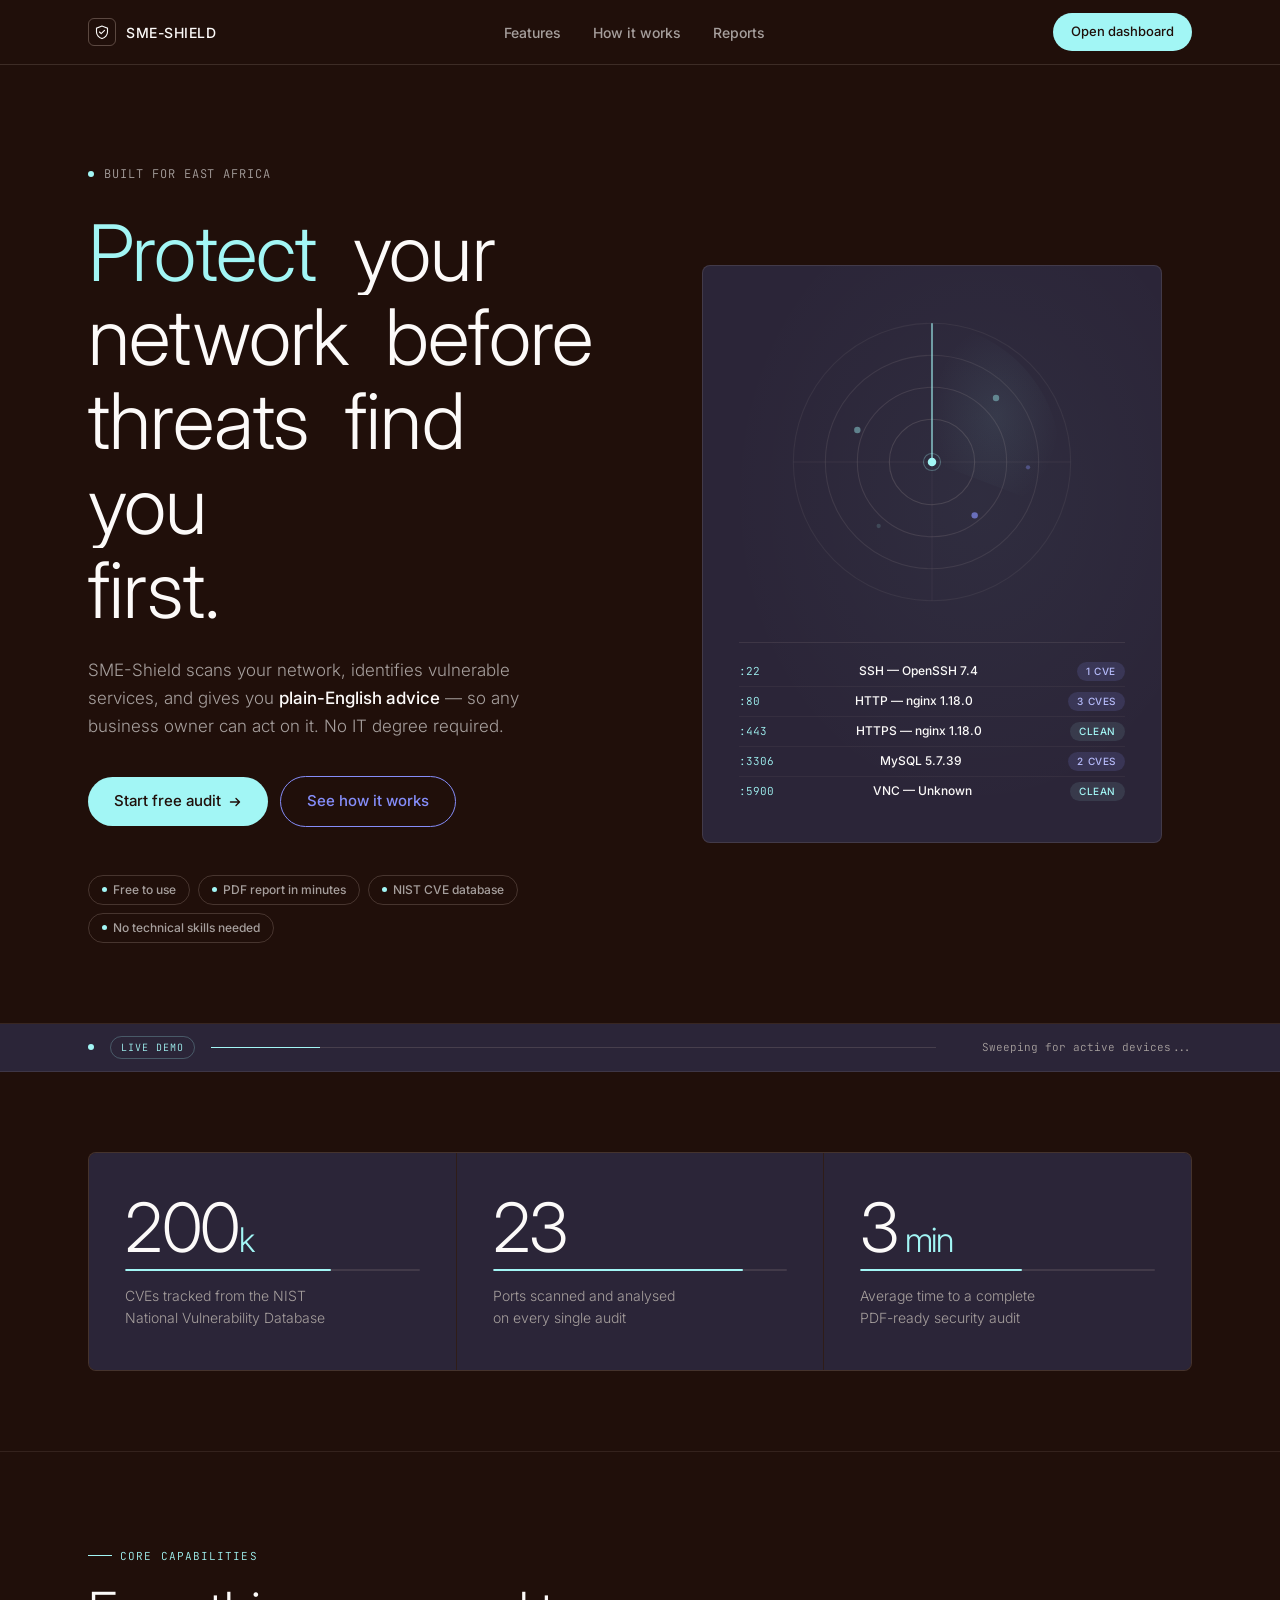
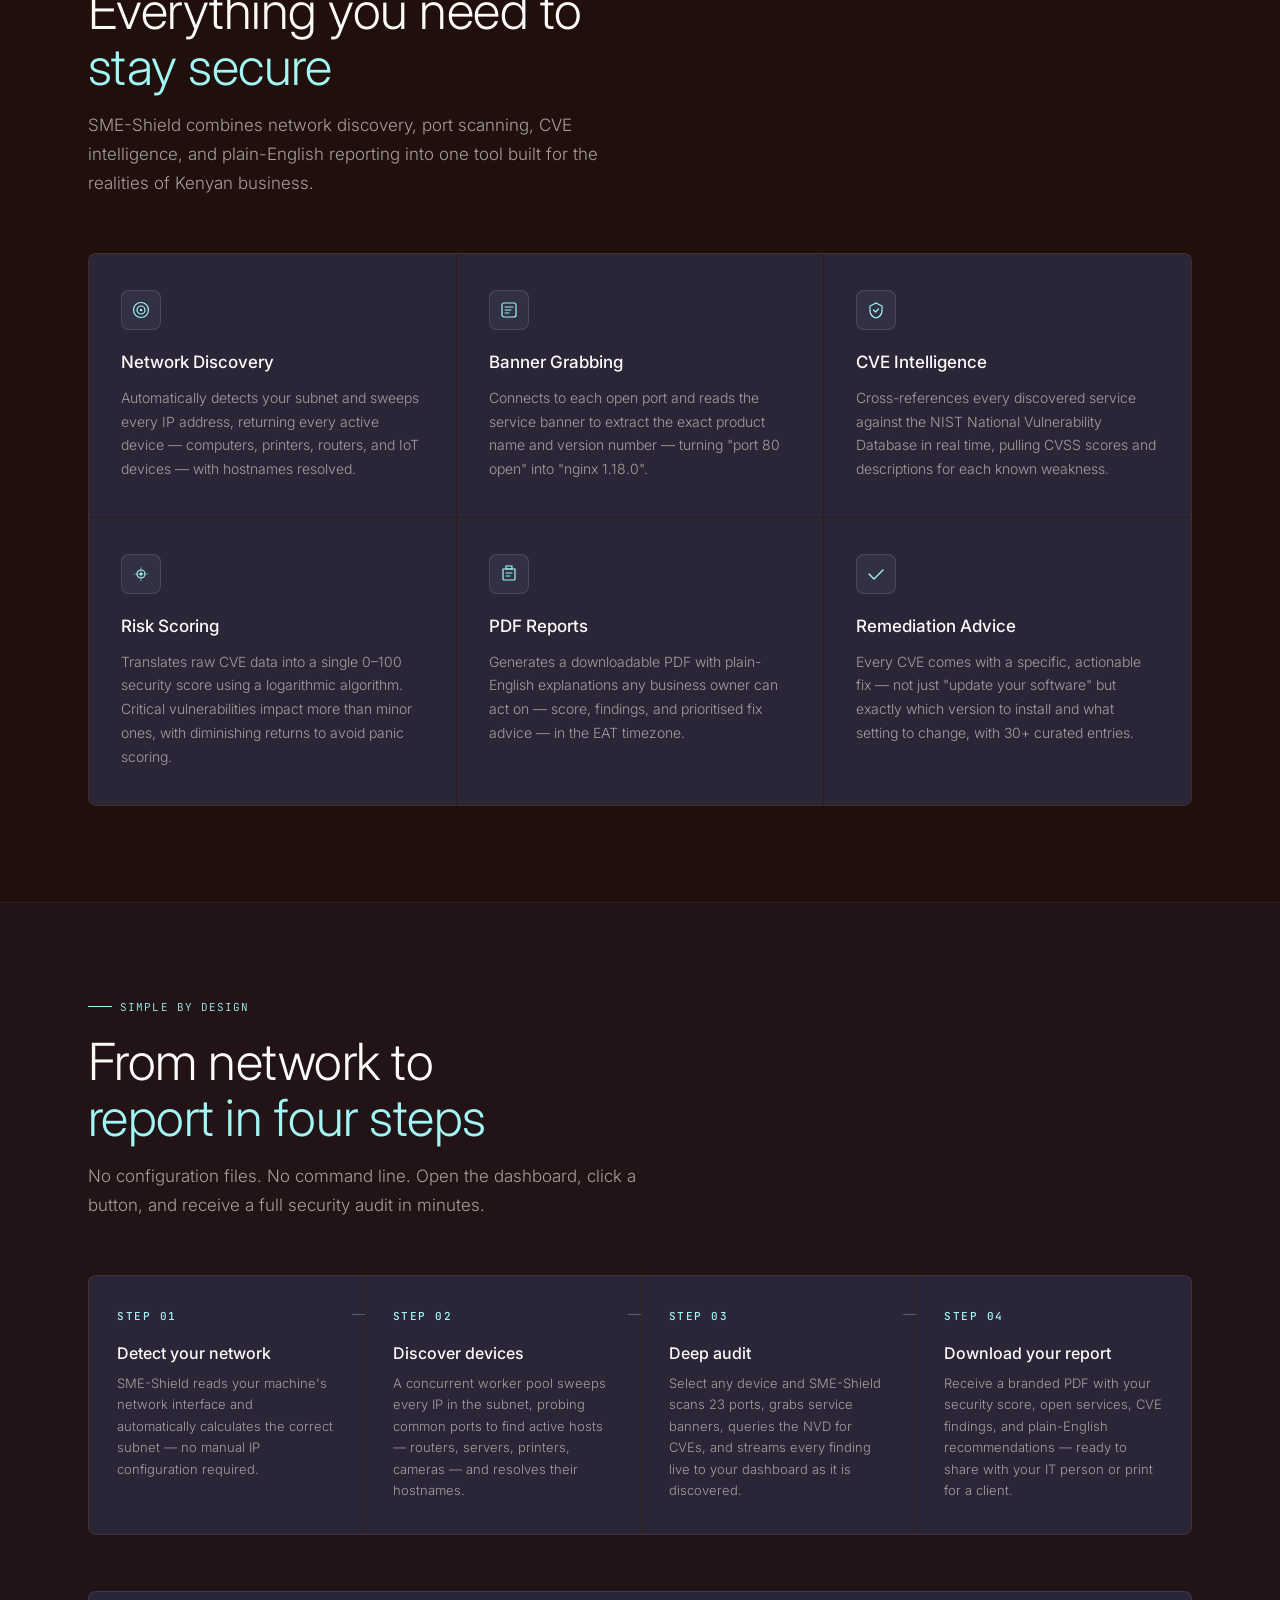
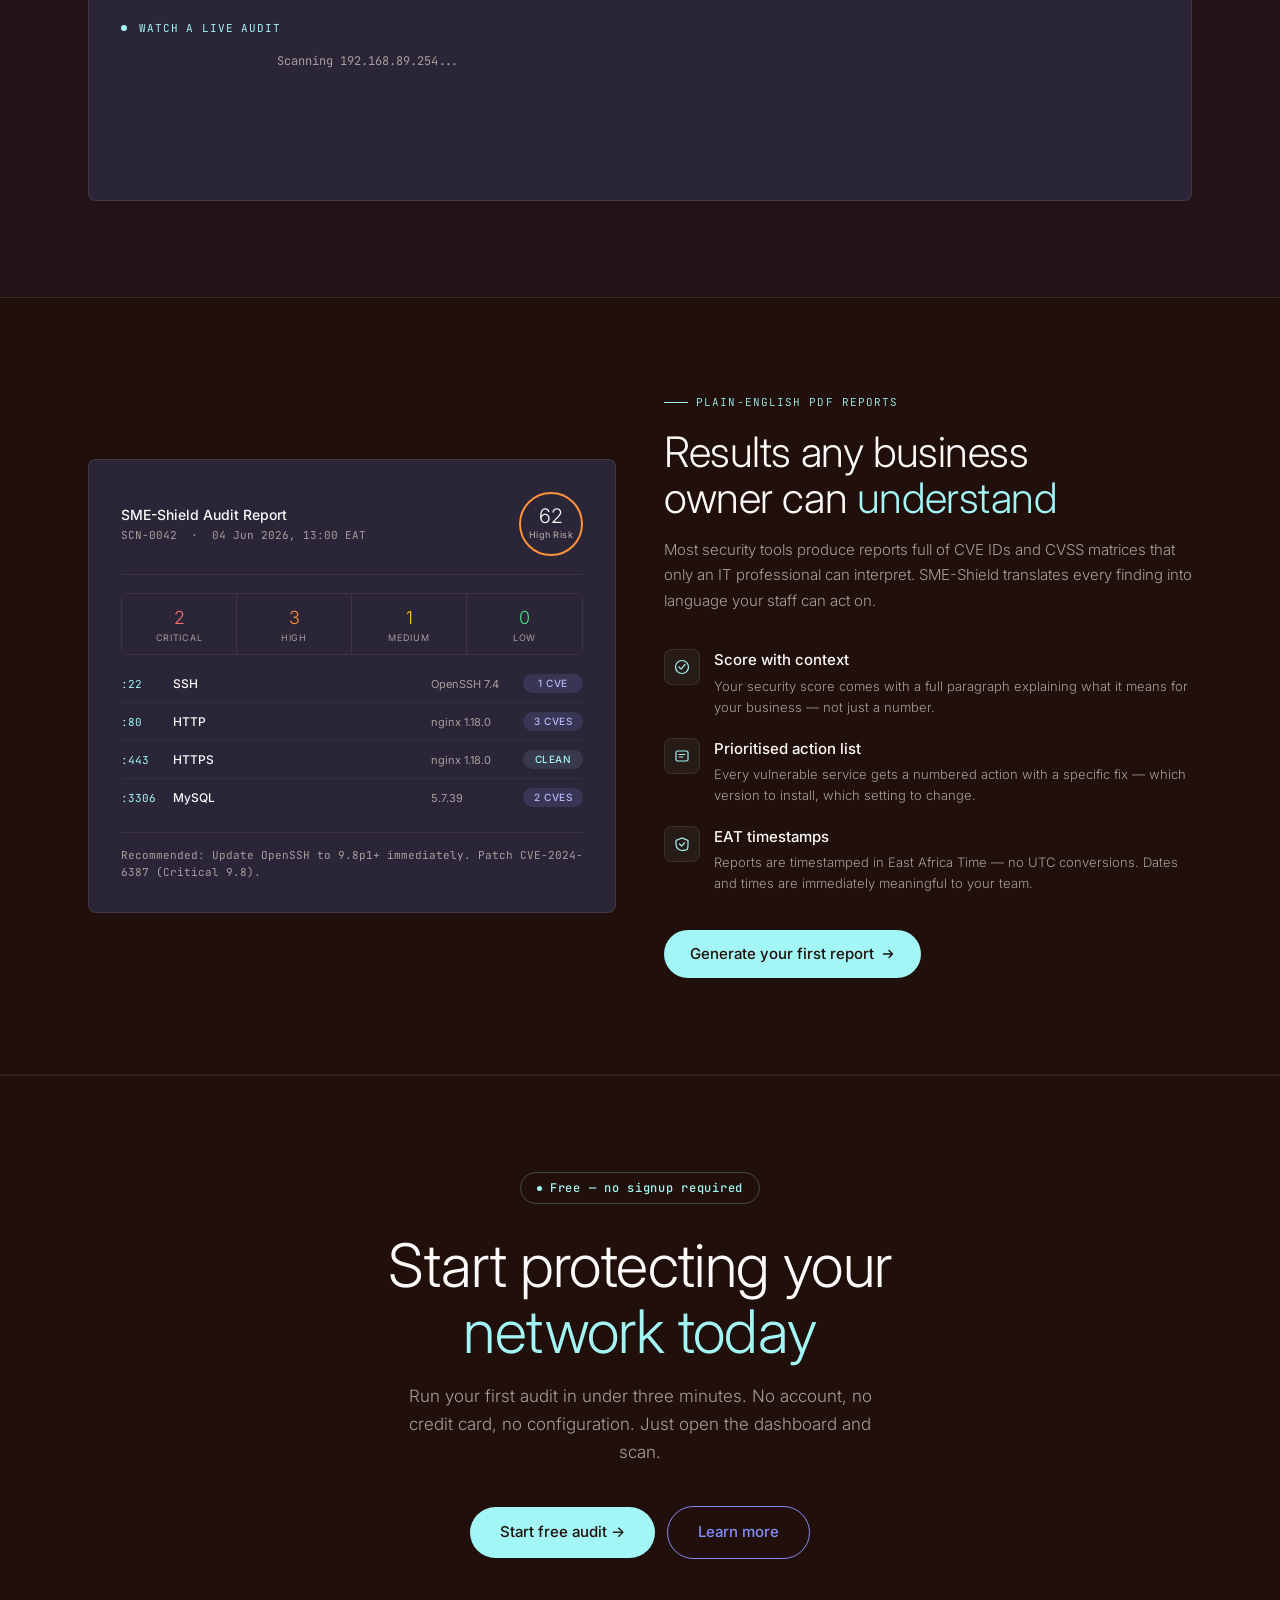
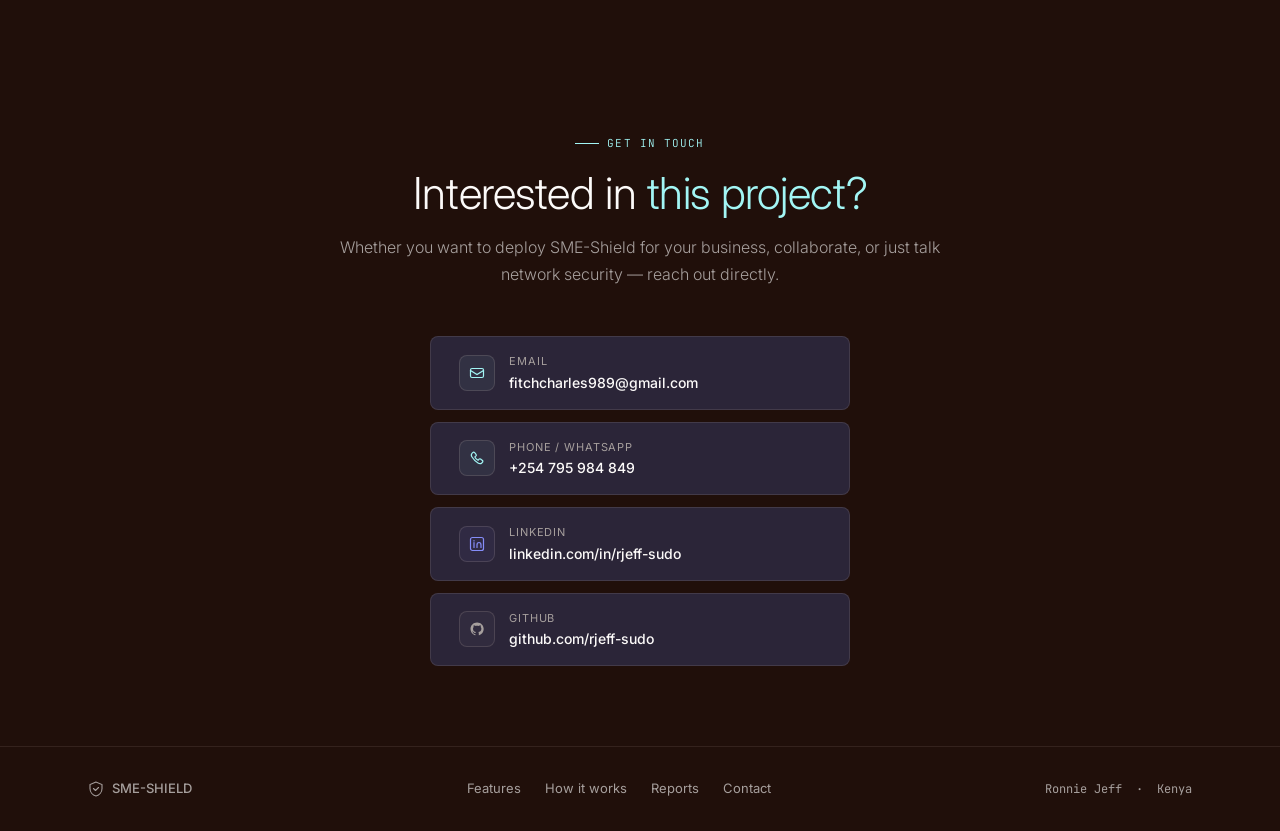
==== landing-site/index.html @ a2cfafe3 "feat: add static landing site for Render deployment" ====
<!DOCTYPE html>
<html lang="en">
<head>
<meta charset="UTF-8"/>
<meta name="viewport" content="width=device-width,initial-scale=1.0"/>
<title>SME-Shield — Network Security for Kenyan Businesses</title>
<link rel="preconnect" href="https://fonts.googleapis.com"/>
<link rel="preconnect" href="https://fonts.gstatic.com" crossorigin/>
<link href="https://fonts.googleapis.com/css2?family=Inter:wght@300;500&family=JetBrains+Mono:wght@300&display=swap" rel="stylesheet"/>
<style>
*,*::before,*::after{box-sizing:border-box;margin:0;padding:0}
:root{
  --cocoa:    #200f0a;
  --plum:     #2b2538;
  --auberg:   #4d3f3b;
  --cream:    #fcfaf9;
  --sand:     #e3ccc0;
  --stone:    #a69f9d;
  --mint:     #a2f6f5;
  --iris:     #858df9;
  --lavender: #b6bbfb;
  --red:      #f87171;
  --font:     'Inter',ui-sans-serif,system-ui,sans-serif;
  --mono:     'JetBrains Mono',ui-monospace,monospace;
  --ease:     cubic-bezier(0.16,1,0.3,1);
}
html{scroll-behavior:smooth}
body{
  background:var(--cocoa);color:var(--cream);
  font-family:var(--font);font-size:16px;
  line-height:1.5;min-height:100vh;overflow-x:hidden;
}
.sr-only{position:absolute;width:1px;height:1px;overflow:hidden;clip:rect(0,0,0,0);white-space:nowrap}
:focus-visible{outline:2px solid var(--mint);outline-offset:3px;border-radius:4px}
.wrap{max-width:1200px;margin:0 auto;padding:0 48px}
@media(max-width:600px){.wrap{padding:0 24px}}

/* ── Shared animations ──────────────────────────────────────────── */
@keyframes fadeDown{from{opacity:0;transform:translateY(-10px)}to{opacity:1;transform:translateY(0)}}
@keyframes fadeUp  {from{opacity:0;transform:translateY(16px)} to{opacity:1;transform:translateY(0)}}
@keyframes wordClip{to{opacity:1;transform:translateY(0)}}
@keyframes mintGlow{
  0%,100%{box-shadow:0 0 8px rgba(162,246,245,0.5)}
  50%    {box-shadow:0 0 18px rgba(162,246,245,0.85)}
}
@keyframes radarSpin{from{transform:rotate(0deg)}to{transform:rotate(360deg)}}
@keyframes wsPulse{0%,100%{opacity:1}50%{opacity:0.3}}

/* ── Scroll reveal ──────────────────────────────────────────────── */
.reveal{
  opacity:0;transform:translateY(28px);
  transition:opacity 0.7s var(--ease),transform 0.7s var(--ease);
}
.reveal.in{opacity:1;transform:translateY(0)}
.rd1{transition-delay:0.05s}.rd2{transition-delay:0.13s}
.rd3{transition-delay:0.21s}.rd4{transition-delay:0.29s}

/* ── Nav ────────────────────────────────────────────────────────── */
nav{
  position:sticky;top:0;z-index:100;
  background:var(--cocoa);
  border-bottom:1px solid rgba(227,204,192,0.15);
  opacity:0;animation:fadeDown 0.7s var(--ease) 0.05s forwards;
}
.nav-inner{display:flex;align-items:center;justify-content:space-between;height:64px}
.nav-logo{display:flex;align-items:center;gap:10px;text-decoration:none;color:var(--cream)}
.nav-mark{
  width:28px;height:28px;border-radius:6px;
  border:1px solid rgba(227,204,192,0.3);
  display:flex;align-items:center;justify-content:center;
  transition:border-color 0.2s,background 0.2s;
}
.nav-logo:hover .nav-mark{border-color:var(--mint);background:rgba(162,246,245,0.08)}
.nav-name{font-size:14px;font-weight:500;letter-spacing:0.04em}
.nav-links{display:flex;gap:32px}
.nav-links a{
  font-size:14px;font-weight:500;color:var(--stone);
  text-decoration:none;transition:color 0.2s;
}
.nav-links a:hover{color:var(--cream)}
@media(max-width:680px){.nav-links{display:none}}
.nav-ctas{display:flex;align-items:center;gap:10px}

/* ── Buttons ────────────────────────────────────────────────────── */
.btn-mint{
  font-family:var(--font);font-size:14px;font-weight:500;
  color:var(--cocoa);background:var(--mint);
  border:none;border-radius:9999px;
  padding:11px 22px;cursor:pointer;
  text-decoration:none;display:inline-flex;align-items:center;gap:7px;
  transition:opacity 0.15s,transform 0.1s;
}
.btn-mint:hover{opacity:0.88;transform:translateY(-1px)}
.btn-mint:active{transform:translateY(0)}
.btn-iris{
  font-family:var(--font);font-size:14px;font-weight:500;
  color:var(--iris);background:transparent;
  border:1px solid var(--iris);border-radius:9999px;
  padding:11px 22px;cursor:pointer;
  text-decoration:none;display:inline-flex;align-items:center;gap:7px;
  transition:background 0.15s,transform 0.1s;
}
.btn-iris:hover{background:rgba(133,141,249,0.08);transform:translateY(-1px)}

/* ── Hero ────────────────────────────────────────────────────────── */
.hero{padding:100px 0 80px;border-bottom:1px solid rgba(227,204,192,0.12)}
.hero-grid{display:grid;grid-template-columns:1fr 1fr;gap:64px;align-items:center}
@media(max-width:800px){.hero-grid{grid-template-columns:1fr;gap:48px}.hero-right{display:none}}

.hero-overline{
  font-family:var(--mono);font-size:12px;font-weight:300;
  letter-spacing:0.08em;text-transform:uppercase;
  color:var(--stone);margin-bottom:28px;
  display:flex;align-items:center;gap:10px;
  opacity:0;animation:fadeUp 0.7s var(--ease) 0.4s forwards;
}
.overline-dot{
  width:6px;height:6px;border-radius:50%;background:var(--mint);
  animation:mintGlow 2.5s ease-in-out infinite;
}
.hero-headline{
  font-size:clamp(48px,6.5vw,78px);font-weight:300;
  line-height:1.08;letter-spacing:-0.01em;margin-bottom:24px;
}
.hero-headline .line{display:block;overflow:hidden}
.hero-headline .word{
  display:inline-block;opacity:0;transform:translateY(105%);
  animation:wordClip 0.8s var(--ease) forwards;
}
.hero-headline .mint{color:var(--mint)}
.w1{animation-delay:0.55s}.w2{animation-delay:0.67s}
.w3{animation-delay:0.79s}.w4{animation-delay:0.91s}
.w5{animation-delay:1.03s}.w6{animation-delay:1.15s}
.w7{animation-delay:1.27s}.w8{animation-delay:1.39s}

.hero-sub{
  font-size:17px;font-weight:300;color:var(--stone);
  line-height:1.65;max-width:460px;margin-bottom:36px;
  opacity:0;animation:fadeUp 0.7s var(--ease) 1.55s forwards;
}
.hero-sub strong{color:var(--cream);font-weight:500}
.hero-ctas{
  display:flex;align-items:center;gap:12px;flex-wrap:wrap;
  margin-bottom:48px;
  opacity:0;animation:fadeUp 0.7s var(--ease) 1.72s forwards;
}
.hero-trust{
  display:flex;align-items:center;gap:8px;flex-wrap:wrap;
  opacity:0;animation:fadeUp 0.7s var(--ease) 1.88s forwards;
}
.trust-pill{
  display:inline-flex;align-items:center;gap:6px;
  border:1px solid rgba(227,204,192,0.2);border-radius:9999px;
  padding:5px 13px;font-size:12px;font-weight:500;color:var(--stone);
}
.trust-pill-dot{width:5px;height:5px;border-radius:50%;background:var(--mint);flex-shrink:0}

/* ── Radar card ─────────────────────────────────────────────────── */
.hero-right{
  display:flex;align-items:center;justify-content:center;
  opacity:0;animation:fadeUp 0.9s var(--ease) 0.7s forwards;
}
.radar-card{
  background:var(--plum);border:1px solid rgba(227,204,192,0.12);
  border-radius:8px;padding:36px;width:100%;max-width:460px;
  position:relative;overflow:hidden;
}
.radar-card::before{
  content:'';position:absolute;inset:0;
  background:radial-gradient(ellipse at 60% 40%,rgba(162,246,245,0.04) 0%,transparent 65%);
  pointer-events:none;
}
.radar-svg{display:block;width:100%;max-width:320px;margin:0 auto}
.radar-sweep{transform-origin:50% 50%;animation:radarSpin 4s linear infinite}
.radar-feed{margin-top:20px;border-top:1px solid rgba(227,204,192,0.1);padding-top:14px}
.radar-row{
  display:flex;align-items:center;justify-content:space-between;
  padding:5px 0;font-size:12px;
  border-bottom:1px solid rgba(227,204,192,0.05);
}
.radar-row:last-child{border-bottom:none}
.rport{font-family:var(--mono);color:var(--mint);font-size:11px;font-weight:300}
.rsvc {color:var(--cream);font-weight:500;font-size:12px}
.rbadge{
  font-size:10px;font-weight:500;letter-spacing:0.06em;
  text-transform:uppercase;padding:2px 9px;border-radius:9999px;
}
.rbadge.vuln{background:rgba(133,141,249,0.15);color:var(--lavender)}
.rbadge.clean{background:rgba(162,246,245,0.1);color:var(--mint)}

/* ── Scan ticker ─────────────────────────────────────────────────── */
.ticker{
  background:var(--plum);border-bottom:1px solid rgba(227,204,192,0.1);
  padding:12px 0;
  opacity:0;animation:fadeUp 0.5s var(--ease) 2.1s forwards;
}
.ticker-inner{display:flex;align-items:center;gap:16px}
.ticker-label{
  font-family:var(--mono);font-size:10px;font-weight:300;
  letter-spacing:0.1em;text-transform:uppercase;color:var(--mint);
  border:1px solid rgba(162,246,245,0.25);border-radius:9999px;
  padding:3px 10px;white-space:nowrap;flex-shrink:0;
}
.ticker-track{flex:1;height:1px;background:rgba(227,204,192,0.15)}
.ticker-fill{height:100%;background:var(--mint);width:0;transition:width 0.4s ease}
.ticker-msg{
  font-family:var(--mono);font-size:11px;font-weight:300;
  color:var(--stone);white-space:nowrap;min-width:240px;text-align:right;
}
.ticker-dot{
  width:6px;height:6px;border-radius:50%;background:var(--mint);
  flex-shrink:0;animation:mintGlow 2s ease-in-out infinite;
}

/* ── Stats band ──────────────────────────────────────────────────── */
.stats-band{padding:80px 0;border-bottom:1px solid rgba(227,204,192,0.1)}
.stats-grid{
  display:grid;grid-template-columns:repeat(3,1fr);
  border:1px solid rgba(227,204,192,0.12);border-radius:8px;overflow:hidden;
  gap:1px;background:rgba(227,204,192,0.08);
}
@media(max-width:600px){.stats-grid{grid-template-columns:1fr}}
.stat-card{background:var(--plum);padding:40px 36px}
.stat-num{
  font-size:68px;font-weight:300;line-height:1;
  letter-spacing:-0.02em;color:var(--cream);
  display:block;margin-bottom:8px;
}
.stat-unit{font-size:34px;color:var(--mint)}
.stat-bar-track{height:2px;background:rgba(227,204,192,0.12);border-radius:99px;margin-bottom:14px;overflow:hidden}
.stat-bar-fill{height:100%;background:var(--mint);width:0;border-radius:99px;transition:width 1.4s var(--ease)}
.stat-label{font-size:14px;font-weight:300;color:var(--stone);line-height:1.6}

/* ── Section scaffold ────────────────────────────────────────────── */
.section{padding:96px 0;border-bottom:1px solid rgba(227,204,192,0.1)}
.section:last-of-type{border-bottom:none}
.section-overline{
  font-family:var(--mono);font-size:11px;font-weight:300;
  letter-spacing:0.1em;text-transform:uppercase;color:var(--mint);
  margin-bottom:18px;display:flex;align-items:center;gap:8px;
}
.section-overline::before{
  content:'';width:24px;height:1px;background:var(--mint);flex-shrink:0;
}
.section-heading{
  font-size:clamp(32px,4vw,52px);font-weight:300;
  line-height:1.1;letter-spacing:-0.01em;
  margin-bottom:16px;
}
.section-heading .mint{color:var(--mint)}
.section-sub{
  font-size:17px;font-weight:300;color:var(--stone);
  max-width:560px;line-height:1.7;margin-bottom:56px;
}

/* ── Feature cards ───────────────────────────────────────────────── */
.feat-grid{display:grid;grid-template-columns:repeat(3,1fr);gap:1px;
  background:rgba(227,204,192,0.08);border:1px solid rgba(227,204,192,0.1);
  border-radius:8px;overflow:hidden}
@media(max-width:780px){.feat-grid{grid-template-columns:1fr}}
.feat-card{
  background:var(--plum);padding:36px 32px;
  transition:background 0.2s;
}
.feat-card:hover{background:var(--auberg)}
.feat-icon{
  width:40px;height:40px;border-radius:8px;
  border:1px solid rgba(227,204,192,0.15);
  display:flex;align-items:center;justify-content:center;
  margin-bottom:20px;background:rgba(162,246,245,0.06);
}
.feat-title{font-size:17px;font-weight:500;color:var(--cream);margin-bottom:10px}
.feat-body{font-size:14px;font-weight:300;color:var(--stone);line-height:1.7}

/* ── How it works steps ──────────────────────────────────────────── */
.steps-grid{display:grid;grid-template-columns:repeat(4,1fr);gap:1px;
  background:rgba(227,204,192,0.08);border:1px solid rgba(227,204,192,0.1);
  border-radius:8px;overflow:hidden;margin-bottom:56px}
@media(max-width:780px){.steps-grid{grid-template-columns:repeat(2,1fr)}}
@media(max-width:480px){.steps-grid{grid-template-columns:1fr}}
.step-card{background:var(--plum);padding:32px 28px;position:relative}
.step-num{
  font-size:11px;font-weight:500;letter-spacing:0.14em;
  text-transform:uppercase;color:var(--mint);
  font-family:var(--mono);margin-bottom:16px;display:block;
}
.step-title{font-size:16px;font-weight:500;color:var(--cream);margin-bottom:8px}
.step-body{font-size:13px;font-weight:300;color:var(--stone);line-height:1.65}
.step-connector{
  position:absolute;top:38px;right:-12px;
  width:24px;height:1px;background:rgba(162,246,245,0.3);
  z-index:2;
}
@media(max-width:780px){.step-connector{display:none}}

/* ── Reports mockup ──────────────────────────────────────────────── */
.report-grid{display:grid;grid-template-columns:1fr 1fr;gap:48px;align-items:center}
@media(max-width:800px){.report-grid{grid-template-columns:1fr}}
.report-mockup{
  background:var(--plum);border:1px solid rgba(227,204,192,0.12);
  border-radius:8px;padding:32px;
}
.report-header{
  display:flex;align-items:center;justify-content:space-between;
  padding-bottom:18px;margin-bottom:18px;
  border-bottom:1px solid rgba(227,204,192,0.1);
}
.report-title-block .rtitle{font-size:14px;font-weight:500;color:var(--cream)}
.report-title-block .rsub  {font-size:11px;color:var(--stone);margin-top:2px;font-family:var(--mono)}
.score-badge{
  display:flex;flex-direction:column;align-items:center;
  width:64px;height:64px;border-radius:50%;
  border:2px solid var(--amber, #fbbf24);
  justify-content:center;
}
.score-badge .snum{font-size:20px;font-weight:300;color:var(--cream);line-height:1}
.score-badge .slbl{font-size:9px;font-weight:500;color:var(--stone);letter-spacing:0.06em;margin-top:2px}
.report-rows{display:flex;flex-direction:column;gap:0}
.report-row{
  display:grid;grid-template-columns:40px 1fr 80px 60px;
  gap:12px;align-items:center;
  padding:9px 0;border-bottom:1px solid rgba(227,204,192,0.06);
  font-size:12px;
}
.report-row:last-child{border-bottom:none}
.rr-port{font-family:var(--mono);color:var(--mint);font-size:11px}
.rr-svc{color:var(--cream);font-weight:500}
.rr-ver{color:var(--stone);font-size:11px}
.rr-badge{
  font-size:10px;font-weight:500;letter-spacing:0.05em;
  text-transform:uppercase;padding:2px 8px;border-radius:9999px;
  text-align:center;
}
.rr-badge.vuln{background:rgba(133,141,249,0.15);color:var(--lavender)}
.rr-badge.clean{background:rgba(162,246,245,0.1);color:var(--mint)}

.report-features{display:flex;flex-direction:column;gap:20px}
.rep-feat{display:flex;align-items:flex-start;gap:14px}
.rep-feat-icon{
  width:36px;height:36px;border-radius:8px;
  border:1px solid rgba(227,204,192,0.12);flex-shrink:0;
  display:flex;align-items:center;justify-content:center;
  background:rgba(162,246,245,0.05);
}
.rep-feat-title{font-size:15px;font-weight:500;color:var(--cream);margin-bottom:4px}
.rep-feat-body{font-size:13px;font-weight:300;color:var(--stone);line-height:1.6}

/* ── Final CTA ───────────────────────────────────────────────────── */
.cta-band{
  padding:96px 0;
  text-align:center;
  border-top:1px solid rgba(227,204,192,0.1);
}
.cta-badge{
  display:inline-flex;align-items:center;gap:8px;
  border:1px solid rgba(162,246,245,0.25);border-radius:9999px;
  padding:6px 16px;font-size:12px;font-weight:500;
  color:var(--mint);font-family:var(--mono);letter-spacing:0.06em;
  margin-bottom:28px;
}
.cta-heading{
  font-size:clamp(36px,5vw,60px);font-weight:300;
  line-height:1.1;letter-spacing:-0.01em;margin-bottom:18px;
}
.cta-heading .mint{color:var(--mint)}
.cta-sub{
  font-size:17px;font-weight:300;color:var(--stone);
  max-width:480px;margin:0 auto 40px;line-height:1.65;
}
.cta-buttons{display:flex;align-items:center;justify-content:center;gap:12px;flex-wrap:wrap}

/* ── Footer ──────────────────────────────────────────────────────── */
footer{
  border-top:1px solid rgba(227,204,192,0.1);
  padding:32px 0;
}
.footer-inner{
  display:flex;align-items:center;justify-content:space-between;
  flex-wrap:wrap;gap:16px;
}
.footer-logo{display:flex;align-items:center;gap:8px;color:var(--stone);font-size:13px;font-weight:500}
.footer-links{display:flex;gap:24px}
.footer-links a{font-size:13px;color:var(--stone);text-decoration:none;transition:color 0.15s}
.footer-links a:hover{color:var(--cream)}
.footer-copy{font-size:12px;color:var(--stone);font-family:var(--mono)}
</style>
</head>
<body>
<h1 class="sr-only">SME-Shield — Network Security Auditing for Kenyan Businesses</h1>

<!-- ── Nav ──────────────────────────────────────────────────────── -->
<nav role="navigation" aria-label="Main navigation">
  <div class="wrap">
    <div class="nav-inner">
      <a href="/landing.html" class="nav-logo" aria-label="SME-Shield home">
        <div class="nav-mark" aria-hidden="true">
          <svg width="14" height="14" viewBox="0 0 14 14" fill="none">
            <path d="M7 1L1.5 3.2V7C1.5 10.1 3.9 13 7 13.5C10.1 13 12.5 10.1 12.5 7V3.2L7 1Z" stroke="#fcfaf9" stroke-width="1.1" fill="none"/>
            <path d="M4.5 7L6.2 8.7L9.5 5.3" stroke="#fcfaf9" stroke-width="1.1" stroke-linecap="round" stroke-linejoin="round"/>
          </svg>
        </div>
        <span class="nav-name">SME-SHIELD</span>
      </a>
      <div class="nav-links">
        <a href="#features">Features</a>
        <a href="#how-it-works">How it works</a>
        <a href="#reports">Reports</a>
      </div>
      <div class="nav-ctas">
        <a href="/index.html" class="btn-mint" style="font-size:13px;padding:9px 18px">Open dashboard</a>
      </div>
    </div>
  </div>
</nav>

<!-- ── Hero ─────────────────────────────────────────────────────── -->
<section class="hero" aria-labelledby="hero-heading">
  <div class="wrap">
    <div class="hero-grid">
      <div>
        <p class="hero-overline">
          <span class="overline-dot" aria-hidden="true"></span>
          Built for East Africa
        </p>
        <h2 id="hero-heading" class="hero-headline"
          aria-label="Protect your network before threats find you first">
          <span class="line">
            <span class="word w1 mint">Protect</span>&nbsp;
            <span class="word w2">your</span>
          </span>
          <span class="line">
            <span class="word w3">network</span>&nbsp;
            <span class="word w4">before</span>
          </span>
          <span class="line">
            <span class="word w5">threats</span>&nbsp;
            <span class="word w6">find</span>&nbsp;
            <span class="word w7">you</span>
          </span>
          <span class="line">
            <span class="word w8">first.</span>
          </span>
        </h2>
        <p class="hero-sub">
          SME-Shield scans your network, identifies vulnerable services, and gives you
          <strong>plain-English advice</strong> — so any business owner can act on it.
          No IT degree required.
        </p>
        <div class="hero-ctas">
          <a href="/index.html" class="btn-mint" style="font-size:15px;padding:13px 26px">
            Start free audit
            <svg width="14" height="14" viewBox="0 0 14 14" fill="none" aria-hidden="true">
              <path d="M2.5 7h9M8 3.5l3.5 3.5L8 10.5" stroke="currentColor" stroke-width="1.4" stroke-linecap="round" stroke-linejoin="round"/>
            </svg>
          </a>
          <a href="#how-it-works" class="btn-iris" style="font-size:15px;padding:13px 26px">
            See how it works
          </a>
        </div>
        <div class="hero-trust" role="list">
          <div class="trust-pill" role="listitem"><span class="trust-pill-dot" aria-hidden="true"></span>Free to use</div>
          <div class="trust-pill" role="listitem"><span class="trust-pill-dot" aria-hidden="true"></span>PDF report in minutes</div>
          <div class="trust-pill" role="listitem"><span class="trust-pill-dot" aria-hidden="true"></span>NIST CVE database</div>
          <div class="trust-pill" role="listitem"><span class="trust-pill-dot" aria-hidden="true"></span>No technical skills needed</div>
        </div>
      </div>

      <!-- Radar card -->
      <div class="hero-right" aria-hidden="true">
        <div class="radar-card">
          <svg class="radar-svg" viewBox="0 0 300 300">
            <defs>
              <radialGradient id="rg" cx="50%" cy="50%" r="50%">
                <stop offset="0%" stop-color="#a2f6f5" stop-opacity="0.12"/>
                <stop offset="100%" stop-color="#a2f6f5" stop-opacity="0"/>
              </radialGradient>
            </defs>
            <circle cx="150" cy="150" r="130" fill="none" stroke="rgba(227,204,192,0.07)" stroke-width="1"/>
            <circle cx="150" cy="150" r="100" fill="none" stroke="rgba(227,204,192,0.1)"  stroke-width="1"/>
            <circle cx="150" cy="150" r="70"  fill="none" stroke="rgba(227,204,192,0.12)" stroke-width="1"/>
            <circle cx="150" cy="150" r="40"  fill="none" stroke="rgba(227,204,192,0.15)" stroke-width="1"/>
            <line x1="150" y1="20"  x2="150" y2="280" stroke="rgba(227,204,192,0.06)" stroke-width="1"/>
            <line x1="20"  y1="150" x2="280" y2="150" stroke="rgba(227,204,192,0.06)" stroke-width="1"/>
            <g class="radar-sweep">
              <path d="M150 150 L150 20 A130 130 0 0 1 263 193 Z" fill="url(#rg)" opacity="0.6"/>
              <line x1="150" y1="150" x2="150" y2="20" stroke="#a2f6f5" stroke-width="1.5" stroke-opacity="0.7"/>
            </g>
            <circle cx="210" cy="90"  r="3" fill="#a2f6f5" opacity="0.9"><animate attributeName="opacity" values="0.9;0.3;0.9" dur="2.1s" repeatCount="indefinite"/></circle>
            <circle cx="80"  cy="120" r="3" fill="#a2f6f5" opacity="0.7"><animate attributeName="opacity" values="0.7;0.2;0.7" dur="1.7s" repeatCount="indefinite"/></circle>
            <circle cx="190" cy="200" r="3" fill="#858df9" opacity="0.9"><animate attributeName="opacity" values="0.9;0.4;0.9" dur="2.4s" repeatCount="indefinite"/></circle>
            <circle cx="100" cy="210" r="2" fill="#a2f6f5" opacity="0.6"><animate attributeName="opacity" values="0.6;0.1;0.6" dur="1.9s" repeatCount="indefinite"/></circle>
            <circle cx="240" cy="155" r="2" fill="#858df9" opacity="0.7"><animate attributeName="opacity" values="0.7;0.2;0.7" dur="2.2s" repeatCount="indefinite"/></circle>
            <circle cx="150" cy="150" r="4" fill="#a2f6f5"/>
            <circle cx="150" cy="150" r="8" fill="none" stroke="#a2f6f5" stroke-width="1" opacity="0.3"/>
          </svg>
          <div class="radar-feed">
            <div class="radar-row"><span class="rport">:22</span><span class="rsvc">SSH — OpenSSH 7.4</span><span class="rbadge vuln">1 CVE</span></div>
            <div class="radar-row"><span class="rport">:80</span><span class="rsvc">HTTP — nginx 1.18.0</span><span class="rbadge vuln">3 CVEs</span></div>
            <div class="radar-row"><span class="rport">:443</span><span class="rsvc">HTTPS — nginx 1.18.0</span><span class="rbadge clean">Clean</span></div>
            <div class="radar-row"><span class="rport">:3306</span><span class="rsvc">MySQL 5.7.39</span><span class="rbadge vuln">2 CVEs</span></div>
            <div class="radar-row"><span class="rport">:5900</span><span class="rsvc">VNC — Unknown</span><span class="rbadge clean">Clean</span></div>
          </div>
        </div>
      </div>
    </div>
  </div>
</section>

<!-- ── Ticker ────────────────────────────────────────────────────── -->
<div class="ticker" role="status" aria-live="polite">
  <div class="wrap">
    <div class="ticker-inner">
      <span class="ticker-dot" aria-hidden="true"></span>
      <span class="ticker-label">Live demo</span>
      <div class="ticker-track" aria-hidden="true"><div class="ticker-fill" id="t-fill"></div></div>
      <span class="ticker-msg" id="t-msg">Initialising scanner...</span>
    </div>
  </div>
</div>

<!-- ── Stats ─────────────────────────────────────────────────────── -->
<section class="stats-band">
  <div class="wrap">
    <div class="stats-grid">
      <div class="stat-card reveal rd1">
        <span class="stat-num" id="s1">0<span class="stat-unit">k</span></span>
        <div class="stat-bar-track"><div class="stat-bar-fill" id="b1"></div></div>
        <p class="stat-label">CVEs tracked from the NIST<br>National Vulnerability Database</p>
      </div>
      <div class="stat-card reveal rd2">
        <span class="stat-num" id="s2">0</span>
        <div class="stat-bar-track"><div class="stat-bar-fill" id="b2"></div></div>
        <p class="stat-label">Ports scanned and analysed<br>on every single audit</p>
      </div>
      <div class="stat-card reveal rd3">
        <span class="stat-num" id="s3">0<span class="stat-unit"> min</span></span>
        <div class="stat-bar-track"><div class="stat-bar-fill" id="b3"></div></div>
        <p class="stat-label">Average time to a complete<br>PDF-ready security audit</p>
      </div>
    </div>
  </div>
</section>

<!-- ── Features ──────────────────────────────────────────────────── -->
<section class="section" id="features" aria-labelledby="feat-heading">
  <div class="wrap">
    <p class="section-overline reveal">Core capabilities</p>
    <h2 id="feat-heading" class="section-heading reveal">
      Everything you need to<br><span class="mint">stay secure</span>
    </h2>
    <p class="section-sub reveal">
      SME-Shield combines network discovery, port scanning, CVE intelligence, and
      plain-English reporting into one tool built for the realities of Kenyan business.
    </p>
    <div class="feat-grid">
      <div class="feat-card reveal rd1">
        <div class="feat-icon" aria-hidden="true">
          <svg width="18" height="18" viewBox="0 0 18 18" fill="none">
            <circle cx="9" cy="9" r="7.5" stroke="#a2f6f5" stroke-width="1.2"/>
            <circle cx="9" cy="9" r="4"   stroke="#a2f6f5" stroke-width="1.2"/>
            <circle cx="9" cy="9" r="1.2" fill="#a2f6f5"/>
          </svg>
        </div>
        <p class="feat-title">Network Discovery</p>
        <p class="feat-body">Automatically detects your subnet and sweeps every IP address, returning every active device — computers, printers, routers, and IoT devices — with hostnames resolved.</p>
      </div>
      <div class="feat-card reveal rd2">
        <div class="feat-icon" aria-hidden="true">
          <svg width="18" height="18" viewBox="0 0 18 18" fill="none">
            <rect x="2" y="2" width="14" height="14" rx="2" stroke="#a2f6f5" stroke-width="1.2"/>
            <line x1="5" y1="6"  x2="13" y2="6"  stroke="#a2f6f5" stroke-width="1" stroke-linecap="round"/>
            <line x1="5" y1="9"  x2="11" y2="9"  stroke="#a2f6f5" stroke-width="1" stroke-linecap="round"/>
            <line x1="5" y1="12" x2="9"  y2="12" stroke="#a2f6f5" stroke-width="1" stroke-linecap="round"/>
          </svg>
        </div>
        <p class="feat-title">Banner Grabbing</p>
        <p class="feat-body">Connects to each open port and reads the service banner to extract the exact product name and version number — turning "port 80 open" into "nginx 1.18.0".</p>
      </div>
      <div class="feat-card reveal rd3">
        <div class="feat-icon" aria-hidden="true">
          <svg width="18" height="18" viewBox="0 0 18 18" fill="none">
            <path d="M9 2L3 5v5c0 3.3 2.7 6.4 6 7 3.3-.6 6-3.7 6-7V5L9 2Z" stroke="#a2f6f5" stroke-width="1.2" fill="none"/>
            <path d="M6.5 9l2 2 3-3" stroke="#a2f6f5" stroke-width="1.2" stroke-linecap="round" stroke-linejoin="round"/>
          </svg>
        </div>
        <p class="feat-title">CVE Intelligence</p>
        <p class="feat-body">Cross-references every discovered service against the NIST National Vulnerability Database in real time, pulling CVSS scores and descriptions for each known weakness.</p>
      </div>
      <div class="feat-card reveal rd1">
        <div class="feat-icon" aria-hidden="true">
          <svg width="18" height="18" viewBox="0 0 18 18" fill="none">
            <path d="M9 2v14M2 9h14" stroke="#a2f6f5" stroke-width="1.2" stroke-linecap="round" opacity="0.4"/>
            <circle cx="9" cy="9" r="4" stroke="#a2f6f5" stroke-width="1.2"/>
            <circle cx="9" cy="9" r="1.5" fill="#a2f6f5"/>
          </svg>
        </div>
        <p class="feat-title">Risk Scoring</p>
        <p class="feat-body">Translates raw CVE data into a single 0–100 security score using a logarithmic algorithm. Critical vulnerabilities impact more than minor ones, with diminishing returns to avoid panic scoring.</p>
      </div>
      <div class="feat-card reveal rd2">
        <div class="feat-icon" aria-hidden="true">
          <svg width="18" height="18" viewBox="0 0 18 18" fill="none">
            <path d="M3 4h12v10a1 1 0 01-1 1H4a1 1 0 01-1-1V4Z" stroke="#a2f6f5" stroke-width="1.2" fill="none"/>
            <path d="M6 1h6v3H6V1Z" stroke="#a2f6f5" stroke-width="1.2" fill="none"/>
            <line x1="6" y1="8"  x2="12" y2="8"  stroke="#a2f6f5" stroke-width="1" stroke-linecap="round"/>
            <line x1="6" y1="11" x2="10" y2="11" stroke="#a2f6f5" stroke-width="1" stroke-linecap="round"/>
          </svg>
        </div>
        <p class="feat-title">PDF Reports</p>
        <p class="feat-body">Generates a downloadable PDF with plain-English explanations any business owner can act on — score, findings, and prioritised fix advice — in the EAT timezone.</p>
      </div>
      <div class="feat-card reveal rd3">
        <div class="feat-icon" aria-hidden="true">
          <svg width="18" height="18" viewBox="0 0 18 18" fill="none">
            <path d="M2 9l5 5 9-9" stroke="#a2f6f5" stroke-width="1.4" stroke-linecap="round" stroke-linejoin="round"/>
          </svg>
        </div>
        <p class="feat-title">Remediation Advice</p>
        <p class="feat-body">Every CVE comes with a specific, actionable fix — not just "update your software" but exactly which version to install and what setting to change, with 30+ curated entries.</p>
      </div>
    </div>
  </div>
</section>

<!-- ── How it works ───────────────────────────────────────────────── -->
<section class="section" id="how-it-works" aria-labelledby="how-heading"
  style="background:rgba(43,37,56,0.25)">
  <div class="wrap">
    <p class="section-overline reveal">Simple by design</p>
    <h2 id="how-heading" class="section-heading reveal">
      From network to<br><span class="mint">report in four steps</span>
    </h2>
    <p class="section-sub reveal">
      No configuration files. No command line. Open the dashboard, click a button,
      and receive a full security audit in minutes.
    </p>
    <div class="steps-grid">
      <div class="step-card reveal rd1">
        <span class="step-num">Step 01</span>
        <p class="step-title">Detect your network</p>
        <p class="step-body">SME-Shield reads your machine's network interface and automatically calculates the correct subnet — no manual IP configuration required.</p>
        <div class="step-connector" aria-hidden="true"></div>
      </div>
      <div class="step-card reveal rd2">
        <span class="step-num">Step 02</span>
        <p class="step-title">Discover devices</p>
        <p class="step-body">A concurrent worker pool sweeps every IP in the subnet, probing common ports to find active hosts — routers, servers, printers, cameras — and resolves their hostnames.</p>
        <div class="step-connector" aria-hidden="true"></div>
      </div>
      <div class="step-card reveal rd3">
        <span class="step-num">Step 03</span>
        <p class="step-title">Deep audit</p>
        <p class="step-body">Select any device and SME-Shield scans 23 ports, grabs service banners, queries the NVD for CVEs, and streams every finding live to your dashboard as it is discovered.</p>
        <div class="step-connector" aria-hidden="true"></div>
      </div>
      <div class="step-card reveal rd4">
        <span class="step-num">Step 04</span>
        <p class="step-title">Download your report</p>
        <p class="step-body">Receive a branded PDF with your security score, open services, CVE findings, and plain-English recommendations — ready to share with your IT person or print for a client.</p>
      </div>
    </div>

    <!-- Live scan demo block -->
    <div style="background:var(--plum);border:1px solid rgba(227,204,192,0.12);border-radius:8px;padding:28px 32px" class="reveal">
      <div style="display:flex;align-items:center;gap:12px;margin-bottom:16px">
        <span class="ticker-dot" aria-hidden="true" style="animation:mintGlow 2s ease-in-out infinite"></span>
        <span style="font-family:var(--mono);font-size:11px;color:var(--mint);letter-spacing:0.08em;text-transform:uppercase">Watch a live audit</span>
      </div>
      <div id="demo-feed" style="font-family:var(--mono);font-size:12px;color:var(--stone);display:flex;flex-direction:column;gap:5px;min-height:120px"></div>
    </div>
  </div>
</section>

<!-- ── Reports ────────────────────────────────────────────────────── -->
<section class="section" id="reports" aria-labelledby="rep-heading">
  <div class="wrap">
    <div class="report-grid">
      <!-- Mockup -->
      <div class="reveal rd1">
        <div class="report-mockup">
          <div class="report-header">
            <div class="report-title-block">
              <p class="rtitle">SME-Shield Audit Report</p>
              <p class="rsub">SCN-0042 &nbsp;·&nbsp; 04 Jun 2026, 13:00 EAT</p>
            </div>
            <div class="score-badge" style="border-color:#fb923c">
              <span class="snum">62</span>
              <span class="slbl">High Risk</span>
            </div>
          </div>
          <div style="margin-bottom:10px">
            <div style="display:grid;grid-template-columns:repeat(4,1fr);text-align:center;border:1px solid rgba(227,204,192,0.1);border-radius:6px;overflow:hidden">
              <div style="padding:10px 0;border-right:1px solid rgba(227,204,192,0.1)">
                <div style="font-size:18px;font-weight:300;color:#f87171">2</div>
                <div style="font-size:9px;color:var(--stone);letter-spacing:0.08em;text-transform:uppercase">Critical</div>
              </div>
              <div style="padding:10px 0;border-right:1px solid rgba(227,204,192,0.1)">
                <div style="font-size:18px;font-weight:300;color:#fb923c">3</div>
                <div style="font-size:9px;color:var(--stone);letter-spacing:0.08em;text-transform:uppercase">High</div>
              </div>
              <div style="padding:10px 0;border-right:1px solid rgba(227,204,192,0.1)">
                <div style="font-size:18px;font-weight:300;color:#fbbf24">1</div>
                <div style="font-size:9px;color:var(--stone);letter-spacing:0.08em;text-transform:uppercase">Medium</div>
              </div>
              <div style="padding:10px 0">
                <div style="font-size:18px;font-weight:300;color:#4ade80">0</div>
                <div style="font-size:9px;color:var(--stone);letter-spacing:0.08em;text-transform:uppercase">Low</div>
              </div>
            </div>
          </div>
          <div class="report-rows">
            <div class="report-row"><span class="rr-port">:22</span><span class="rr-svc">SSH</span><span class="rr-ver">OpenSSH 7.4</span><span class="rr-badge vuln">1 CVE</span></div>
            <div class="report-row"><span class="rr-port">:80</span><span class="rr-svc">HTTP</span><span class="rr-ver">nginx 1.18.0</span><span class="rr-badge vuln">3 CVEs</span></div>
            <div class="report-row"><span class="rr-port">:443</span><span class="rr-svc">HTTPS</span><span class="rr-ver">nginx 1.18.0</span><span class="rr-badge clean">Clean</span></div>
            <div class="report-row"><span class="rr-port">:3306</span><span class="rr-svc">MySQL</span><span class="rr-ver">5.7.39</span><span class="rr-badge vuln">2 CVEs</span></div>
          </div>
          <div style="margin-top:16px;padding-top:14px;border-top:1px solid rgba(227,204,192,0.08)">
            <p style="font-size:11px;color:var(--stone);font-family:var(--mono)">Recommended: Update OpenSSH to 9.8p1+ immediately. Patch CVE-2024-6387 (Critical 9.8).</p>
          </div>
        </div>
      </div>

      <!-- Report features -->
      <div class="reveal rd2">
        <p class="section-overline" style="margin-bottom:18px">Plain-English PDF reports</p>
        <h2 id="rep-heading" class="section-heading" style="font-size:clamp(28px,3.5vw,42px);margin-bottom:16px">
          Results any business<br>owner can <span class="mint">understand</span>
        </h2>
        <p style="font-size:15px;font-weight:300;color:var(--stone);line-height:1.7;margin-bottom:36px">
          Most security tools produce reports full of CVE IDs and CVSS matrices that only an IT professional can interpret.
          SME-Shield translates every finding into language your staff can act on.
        </p>
        <div class="report-features">
          <div class="rep-feat">
            <div class="rep-feat-icon" aria-hidden="true">
              <svg width="16" height="16" viewBox="0 0 16 16" fill="none">
                <circle cx="8" cy="8" r="6.5" stroke="#a2f6f5" stroke-width="1.2"/>
                <path d="M5 8l2.2 2.2L11 5.5" stroke="#a2f6f5" stroke-width="1.2" stroke-linecap="round" stroke-linejoin="round"/>
              </svg>
            </div>
            <div>
              <p class="rep-feat-title">Score with context</p>
              <p class="rep-feat-body">Your security score comes with a full paragraph explaining what it means for your business — not just a number.</p>
            </div>
          </div>
          <div class="rep-feat">
            <div class="rep-feat-icon" aria-hidden="true">
              <svg width="16" height="16" viewBox="0 0 16 16" fill="none">
                <rect x="2" y="3" width="12" height="10" rx="1.5" stroke="#a2f6f5" stroke-width="1.2" fill="none"/>
                <line x1="5" y1="6.5" x2="11" y2="6.5" stroke="#a2f6f5" stroke-width="1" stroke-linecap="round"/>
                <line x1="5" y1="9"   x2="9"  y2="9"   stroke="#a2f6f5" stroke-width="1" stroke-linecap="round"/>
              </svg>
            </div>
            <div>
              <p class="rep-feat-title">Prioritised action list</p>
              <p class="rep-feat-body">Every vulnerable service gets a numbered action with a specific fix — which version to install, which setting to change.</p>
            </div>
          </div>
          <div class="rep-feat">
            <div class="rep-feat-icon" aria-hidden="true">
              <svg width="16" height="16" viewBox="0 0 16 16" fill="none">
                <path d="M8 2L2 4.5V8c0 3 2.2 5.8 6 6.5C14 14 14 14 14 8V4.5L8 2Z" stroke="#a2f6f5" stroke-width="1.2" fill="none"/>
                <path d="M5.5 8l2 2 3-3" stroke="#a2f6f5" stroke-width="1.2" stroke-linecap="round" stroke-linejoin="round"/>
              </svg>
            </div>
            <div>
              <p class="rep-feat-title">EAT timestamps</p>
              <p class="rep-feat-body">Reports are timestamped in East Africa Time — no UTC conversions. Dates and times are immediately meaningful to your team.</p>
            </div>
          </div>
        </div>
        <div style="margin-top:36px">
          <a href="/index.html" class="btn-mint" style="font-size:15px;padding:13px 26px">
            Generate your first report
            <svg width="14" height="14" viewBox="0 0 14 14" fill="none" aria-hidden="true">
              <path d="M2.5 7h9M8 3.5l3.5 3.5L8 10.5" stroke="currentColor" stroke-width="1.4" stroke-linecap="round" stroke-linejoin="round"/>
            </svg>
          </a>
        </div>
      </div>
    </div>
  </div>
</section>

<!-- ── Final CTA ──────────────────────────────────────────────────── -->
<div class="cta-band reveal">
  <div class="wrap">
    <div class="cta-badge" aria-hidden="true">
      <span style="width:5px;height:5px;border-radius:50%;background:var(--mint)"></span>
      Free — no signup required
    </div>
    <h2 class="cta-heading">
      Start protecting your<br><span class="mint">network today</span>
    </h2>
    <p class="cta-sub">
      Run your first audit in under three minutes. No account, no credit card,
      no configuration. Just open the dashboard and scan.
    </p>
    <div class="cta-buttons">
      <a href="/index.html" class="btn-mint" style="font-size:15px;padding:14px 30px">
        Start free audit →
      </a>
      <a href="#features" class="btn-iris" style="font-size:15px;padding:14px 30px">
        Learn more
      </a>
    </div>
  </div>
</div>

<!-- ── Contact ────────────────────────────────────────────────────── -->
<section class="section" id="contact" style="border-bottom:none;padding:80px 0" aria-labelledby="contact-heading">
  <div class="wrap">
    <div style="max-width:600px;margin:0 auto;text-align:center">
      <p class="section-overline reveal" style="justify-content:center">Get in touch</p>
      <h2 id="contact-heading" class="section-heading reveal" style="font-size:clamp(28px,4vw,44px);margin-bottom:16px">
        Interested in <span class="mint">this project?</span>
      </h2>
      <p style="font-size:16px;font-weight:300;color:var(--stone);line-height:1.7;margin-bottom:48px" class="reveal">
        Whether you want to deploy SME-Shield for your business, collaborate,
        or just talk network security — reach out directly.
      </p>

      <div style="display:flex;flex-direction:column;gap:12px;align-items:center" class="reveal">

        <!-- Email -->
        <a href="mailto:fitchcharles989@gmail.com"
          style="display:flex;align-items:center;gap:14px;
                 background:var(--plum);border:1px solid rgba(227,204,192,0.12);
                 border-radius:8px;padding:16px 28px;text-decoration:none;
                 width:100%;max-width:420px;transition:border-color 0.2s,background 0.2s"
          onmouseover="this.style.borderColor='var(--mint)';this.style.background='rgba(162,246,245,0.04)'"
          onmouseout="this.style.borderColor='rgba(227,204,192,0.12)';this.style.background='var(--plum)'">
          <div style="width:36px;height:36px;border-radius:8px;border:1px solid rgba(227,204,192,0.15);
                      display:flex;align-items:center;justify-content:center;flex-shrink:0;
                      background:rgba(162,246,245,0.06)">
            <svg width="16" height="16" viewBox="0 0 16 16" fill="none" aria-hidden="true">
              <rect x="1.5" y="3.5" width="13" height="9" rx="1.5" stroke="#a2f6f5" stroke-width="1.2"/>
              <path d="M1.5 5.5l6.5 4 6.5-4" stroke="#a2f6f5" stroke-width="1.2" stroke-linecap="round"/>
            </svg>
          </div>
          <div style="text-align:left">
            <p style="font-size:11px;color:var(--stone);letter-spacing:0.08em;text-transform:uppercase;margin-bottom:2px">Email</p>
            <p style="font-size:14px;font-weight:500;color:var(--cream)">fitchcharles989@gmail.com</p>
          </div>
        </a>

        <!-- Phone / WhatsApp -->
        <a href="tel:+254795984849"
          style="display:flex;align-items:center;gap:14px;
                 background:var(--plum);border:1px solid rgba(227,204,192,0.12);
                 border-radius:8px;padding:16px 28px;text-decoration:none;
                 width:100%;max-width:420px;transition:border-color 0.2s,background 0.2s"
          onmouseover="this.style.borderColor='var(--mint)';this.style.background='rgba(162,246,245,0.04)'"
          onmouseout="this.style.borderColor='rgba(227,204,192,0.12)';this.style.background='var(--plum)'">
          <div style="width:36px;height:36px;border-radius:8px;border:1px solid rgba(227,204,192,0.15);
                      display:flex;align-items:center;justify-content:center;flex-shrink:0;
                      background:rgba(162,246,245,0.06)">
            <svg width="16" height="16" viewBox="0 0 16 16" fill="none" aria-hidden="true">
              <path d="M13.5 10.5c-.5-.5-1.5-1-2-1.5-.6-.4-1.1-.3-1.5.2l-.6.8c-.1.2-.4.2-.6.1C7.6 9.4 6.6 8.4 6 7.2c-.1-.2 0-.5.1-.6l.8-.6c.5-.4.6-.9.2-1.5C6.6 4 6.1 3 5.5 2.5c-.5-.5-1.3-.4-1.8.1L3 3.3C2 4.3 2.2 5.7 3 7c1.5 2.4 3.6 4.5 6 6 1.3.8 2.7 1 3.7 0l.7-.7c.5-.5.6-1.3.1-1.8Z" stroke="#a2f6f5" stroke-width="1.2"/>
            </svg>
          </div>
          <div style="text-align:left">
            <p style="font-size:11px;color:var(--stone);letter-spacing:0.08em;text-transform:uppercase;margin-bottom:2px">Phone / WhatsApp</p>
            <p style="font-size:14px;font-weight:500;color:var(--cream)">+254 795 984 849</p>
          </div>
        </a>

        <!-- LinkedIn -->
        <a href="https://linkedin.com/in/rjeff-sudo" target="_blank" rel="noopener"
          style="display:flex;align-items:center;gap:14px;
                 background:var(--plum);border:1px solid rgba(227,204,192,0.12);
                 border-radius:8px;padding:16px 28px;text-decoration:none;
                 width:100%;max-width:420px;transition:border-color 0.2s,background 0.2s"
          onmouseover="this.style.borderColor='var(--iris)';this.style.background='rgba(133,141,249,0.04)'"
          onmouseout="this.style.borderColor='rgba(227,204,192,0.12)';this.style.background='var(--plum)'">
          <div style="width:36px;height:36px;border-radius:8px;border:1px solid rgba(227,204,192,0.15);
                      display:flex;align-items:center;justify-content:center;flex-shrink:0;
                      background:rgba(133,141,249,0.06)">
            <svg width="16" height="16" viewBox="0 0 16 16" fill="none" aria-hidden="true">
              <rect x="1.5" y="1.5" width="13" height="13" rx="2" stroke="#858df9" stroke-width="1.2"/>
              <path d="M5 6.5v5M5 4.5v.5" stroke="#858df9" stroke-width="1.2" stroke-linecap="round"/>
              <path d="M8 11.5V9c0-1.4.8-2.5 2-2.5s2 1.1 2 2.5v2.5" stroke="#858df9" stroke-width="1.2" stroke-linecap="round"/>
            </svg>
          </div>
          <div style="text-align:left">
            <p style="font-size:11px;color:var(--stone);letter-spacing:0.08em;text-transform:uppercase;margin-bottom:2px">LinkedIn</p>
            <p style="font-size:14px;font-weight:500;color:var(--cream)">linkedin.com/in/rjeff-sudo</p>
          </div>
        </a>

        <!-- GitHub -->
        <a href="https://github.com/rjeff-sudo" target="_blank" rel="noopener"
          style="display:flex;align-items:center;gap:14px;
                 background:var(--plum);border:1px solid rgba(227,204,192,0.12);
                 border-radius:8px;padding:16px 28px;text-decoration:none;
                 width:100%;max-width:420px;transition:border-color 0.2s,background 0.2s"
          onmouseover="this.style.borderColor='rgba(227,204,192,0.4)';this.style.background='rgba(255,255,255,0.02)'"
          onmouseout="this.style.borderColor='rgba(227,204,192,0.12)';this.style.background='var(--plum)'">
          <div style="width:36px;height:36px;border-radius:8px;border:1px solid rgba(227,204,192,0.15);
                      display:flex;align-items:center;justify-content:center;flex-shrink:0;
                      background:rgba(255,255,255,0.03)">
            <svg width="16" height="16" viewBox="0 0 16 16" fill="none" aria-hidden="true">
              <path d="M8 1.5C4.4 1.5 1.5 4.4 1.5 8c0 2.9 1.9 5.4 4.5 6.3.3.1.4-.1.4-.3v-1.1c-1.8.4-2.2-.9-2.2-.9-.3-.8-.7-1-.7-1-.6-.4.1-.4.1-.4.7.1 1 .7 1 .7.6 1 1.6.7 2 .5.1-.4.2-.7.4-.8-1.5-.2-3-.7-3-3.3 0-.7.3-1.3.7-1.8-.1-.2-.3-.8.1-1.7 0 0 .6-.2 1.8.7.5-.1 1.1-.2 1.6-.2s1.1.1 1.6.2c1.3-.9 1.8-.7 1.8-.7.4.9.2 1.5.1 1.7.4.5.7 1.1.7 1.8 0 2.6-1.6 3.1-3 3.3.2.2.4.6.4 1.2v1.8c0 .2.1.4.4.3 2.6-.9 4.5-3.4 4.5-6.3 0-3.6-2.9-6.5-6.5-6.5Z" fill="#a69f9d"/>
            </svg>
          </div>
          <div style="text-align:left">
            <p style="font-size:11px;color:var(--stone);letter-spacing:0.08em;text-transform:uppercase;margin-bottom:2px">GitHub</p>
            <p style="font-size:14px;font-weight:500;color:var(--cream)">github.com/rjeff-sudo</p>
          </div>
        </a>

      </div>
    </div>
  </div>
</section>

<!-- ── Footer ─────────────────────────────────────────────────────── -->
<footer>
  <div class="wrap">
    <div class="footer-inner">
      <div class="footer-logo">
        <svg width="16" height="16" viewBox="0 0 16 16" fill="none" aria-hidden="true">
          <path d="M8 1L2 3.5V7.5C2 11 4.5 14.2 8 15C11.5 14.2 14 11 14 7.5V3.5L8 1Z" stroke="#a69f9d" stroke-width="1.1" fill="none"/>
          <path d="M5.5 7.5l2 2 3-3" stroke="#a69f9d" stroke-width="1.1" stroke-linecap="round" stroke-linejoin="round"/>
        </svg>
        SME-SHIELD
      </div>
      <div class="footer-links">
        <a href="#features">Features</a>
        <a href="#how-it-works">How it works</a>
        <a href="#reports">Reports</a>
        <a href="#contact">Contact</a>
      </div>
      <p class="footer-copy">Ronnie Jeff &nbsp;·&nbsp; Kenya</p>
    </div>
  </div>
</footer>

<script>
/* ── Scroll reveal ──────────────────────────────────────────────── */
(function(){
  const els = document.querySelectorAll('.reveal');
  if(!('IntersectionObserver' in window)){els.forEach(e=>e.classList.add('in'));return}
  const io = new IntersectionObserver(entries=>{
    entries.forEach(e=>{
      if(e.isIntersecting){e.target.classList.add('in');io.unobserve(e.target)}
    });
  },{threshold:0.1});
  els.forEach(e=>io.observe(e));
})();

/* ── Scan ticker ────────────────────────────────────────────────── */
(function(){
  const fill = document.getElementById('t-fill');
  const msg  = document.getElementById('t-msg');
  const steps = [
    [0,  'Initialising scanner...'],
    [6,  'Detecting subnet: 192.168.1.0/24'],
    [15, 'Sweeping for active devices...'],
    [26, 'Found 6 active devices on network'],
    [34, 'Opening TCP connections...'],
    [45, 'Port 22 open -- OpenSSH 7.4'],
    [54, 'CVE-2024-6387 found -- Critical 9.8'],
    [62, 'Port 80 open -- nginx 1.18.0'],
    [70, '3 CVEs found for nginx 1.18.0'],
    [78, 'Port 3306 -- MySQL 5.7.39'],
    [86, 'Calculating risk score...'],
    [93, 'Generating PDF report...'],
    [100,'Audit complete -- Score: 62 / 100'],
  ];
  let i=0;
  function tick(){
    if(i>=steps.length){i=0;setTimeout(tick,3000);return}
    const [pct,text]=steps[i++];
    fill.style.width=pct+'%';
    msg.textContent=text;
    setTimeout(tick,i===steps.length?3200:900+Math.random()*500);
  }
  setTimeout(tick,500);
})();

/* ── Counter animation ──────────────────────────────────────────── */
(function(){
  function countUp(el,target,duration){
    const unit=el.querySelector('.stat-unit');
    const unitHTML=unit?unit.outerHTML:'';
    const start=performance.now();
    function frame(now){
      const p=Math.min((now-start)/duration,1);
      const ease=1-Math.pow(1-p,3);
      el.innerHTML=Math.round(ease*target)+unitHTML;
      if(p<1)requestAnimationFrame(frame);
    }
    requestAnimationFrame(frame);
  }
  const io=new IntersectionObserver(entries=>{
    entries.forEach(e=>{
      if(!e.isIntersecting)return;
      const id=e.target.id;
      if(id==='s1'){countUp(e.target,200,1800);document.getElementById('b1').style.width='70%'}
      if(id==='s2'){countUp(e.target,23,1200); document.getElementById('b2').style.width='85%'}
      if(id==='s3'){countUp(e.target,3,900);   document.getElementById('b3').style.width='55%'}
      io.unobserve(e.target);
    });
  },{threshold:0.3});
  ['s1','s2','s3'].forEach(id=>{const el=document.getElementById(id);if(el)io.observe(el)});
})();

/* ── Demo feed (How it works section) ──────────────────────────── */
(function(){
  const feed=document.getElementById('demo-feed');
  if(!feed)return;
  const lines=[
    {port:'',   svc:'',                  note:'Scanning 192.168.89.254...',         col:'var(--stone)'},
    {port:':22',svc:'SSH',               note:'OpenSSH 7.4p1 -- banner grabbed',    col:'var(--mint)'},
    {port:':22',svc:'CVE-2024-6387',     note:'CRITICAL 9.8 -- regreSSHion RCE',    col:'var(--red)'},
    {port:':80',svc:'HTTP',              note:'nginx/1.18.0 -- banner grabbed',     col:'var(--mint)'},
    {port:':80',svc:'CVE-2023-44487',    note:'HIGH 7.5 -- HTTP/2 Rapid Reset',     col:'#fb923c'},
    {port:':443',svc:'HTTPS',            note:'nginx/1.18.0 -- no new CVEs',        col:'var(--stone)'},
    {port:':3306',svc:'MySQL',           note:'5.7.39 -- 2 CVEs found',             col:'#fbbf24'},
    {port:'',   svc:'Score',             note:'62 / 100 -- High Risk',              col:'#fb923c'},
    {port:'',   svc:'PDF',               note:'Report generated -- SCN-0042.pdf',   col:'var(--mint)'},
  ];
  let i=0;
  let started=false;

  function addLine(){
    if(i>=lines.length){i=0;feed.innerHTML='';setTimeout(addLine,2000);return}
    const l=lines[i++];
    const el=document.createElement('div');
    el.style.cssText='display:flex;gap:12px;opacity:0;transition:opacity 0.3s ease';
    el.innerHTML=
      `<span style="color:var(--stone);flex-shrink:0;min-width:42px">${l.port}</span>`+
      `<span style="color:${l.col};font-weight:500;min-width:90px">${l.svc}</span>`+
      `<span style="color:var(--stone)">${l.note}</span>`;
    feed.appendChild(el);
    requestAnimationFrame(()=>{el.style.opacity='1'});
    feed.scrollTop=feed.scrollHeight;
    setTimeout(addLine,1100+Math.random()*600);
  }

  // Only start when scrolled into view
  const io=new IntersectionObserver(entries=>{
    entries.forEach(e=>{
      if(e.isIntersecting&&!started){started=true;addLine();io.unobserve(e.target)}
    });
  },{threshold:0.3});
  io.observe(feed);
})();
</script>
</body>
</html>
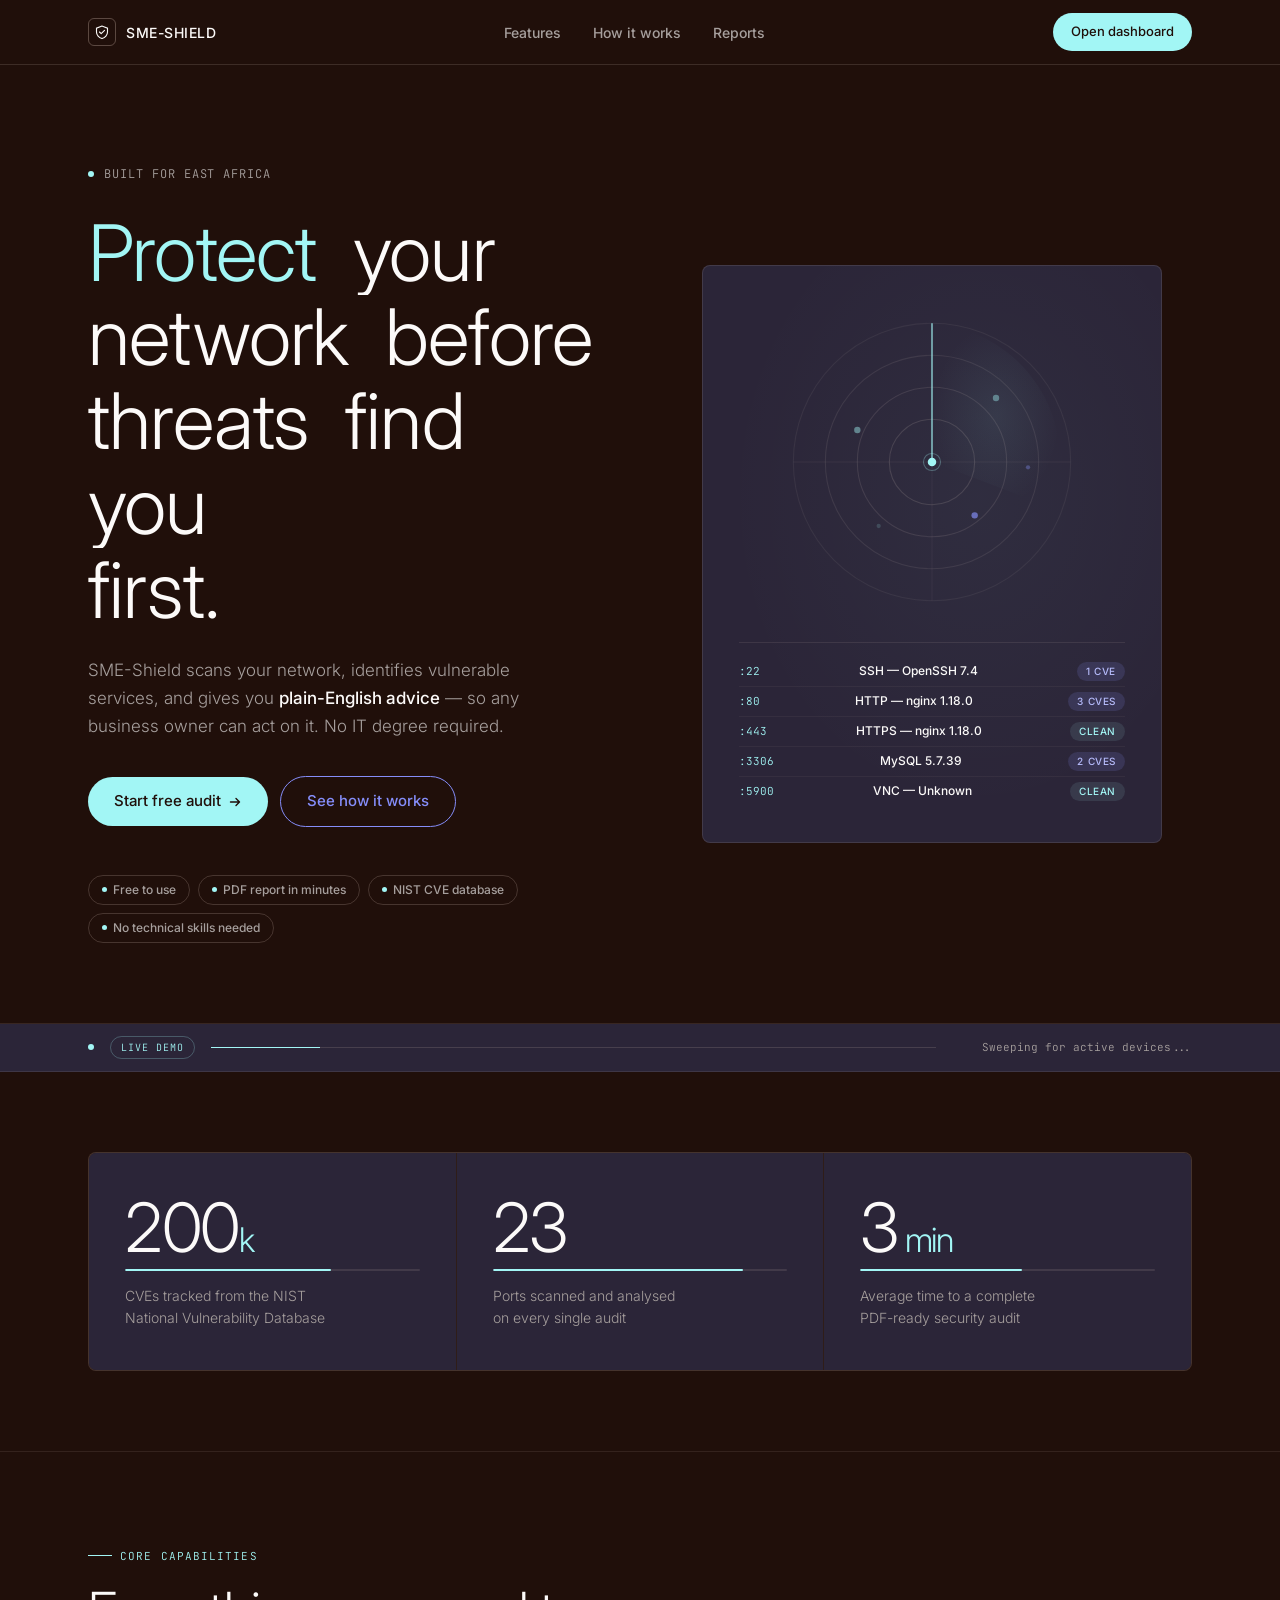
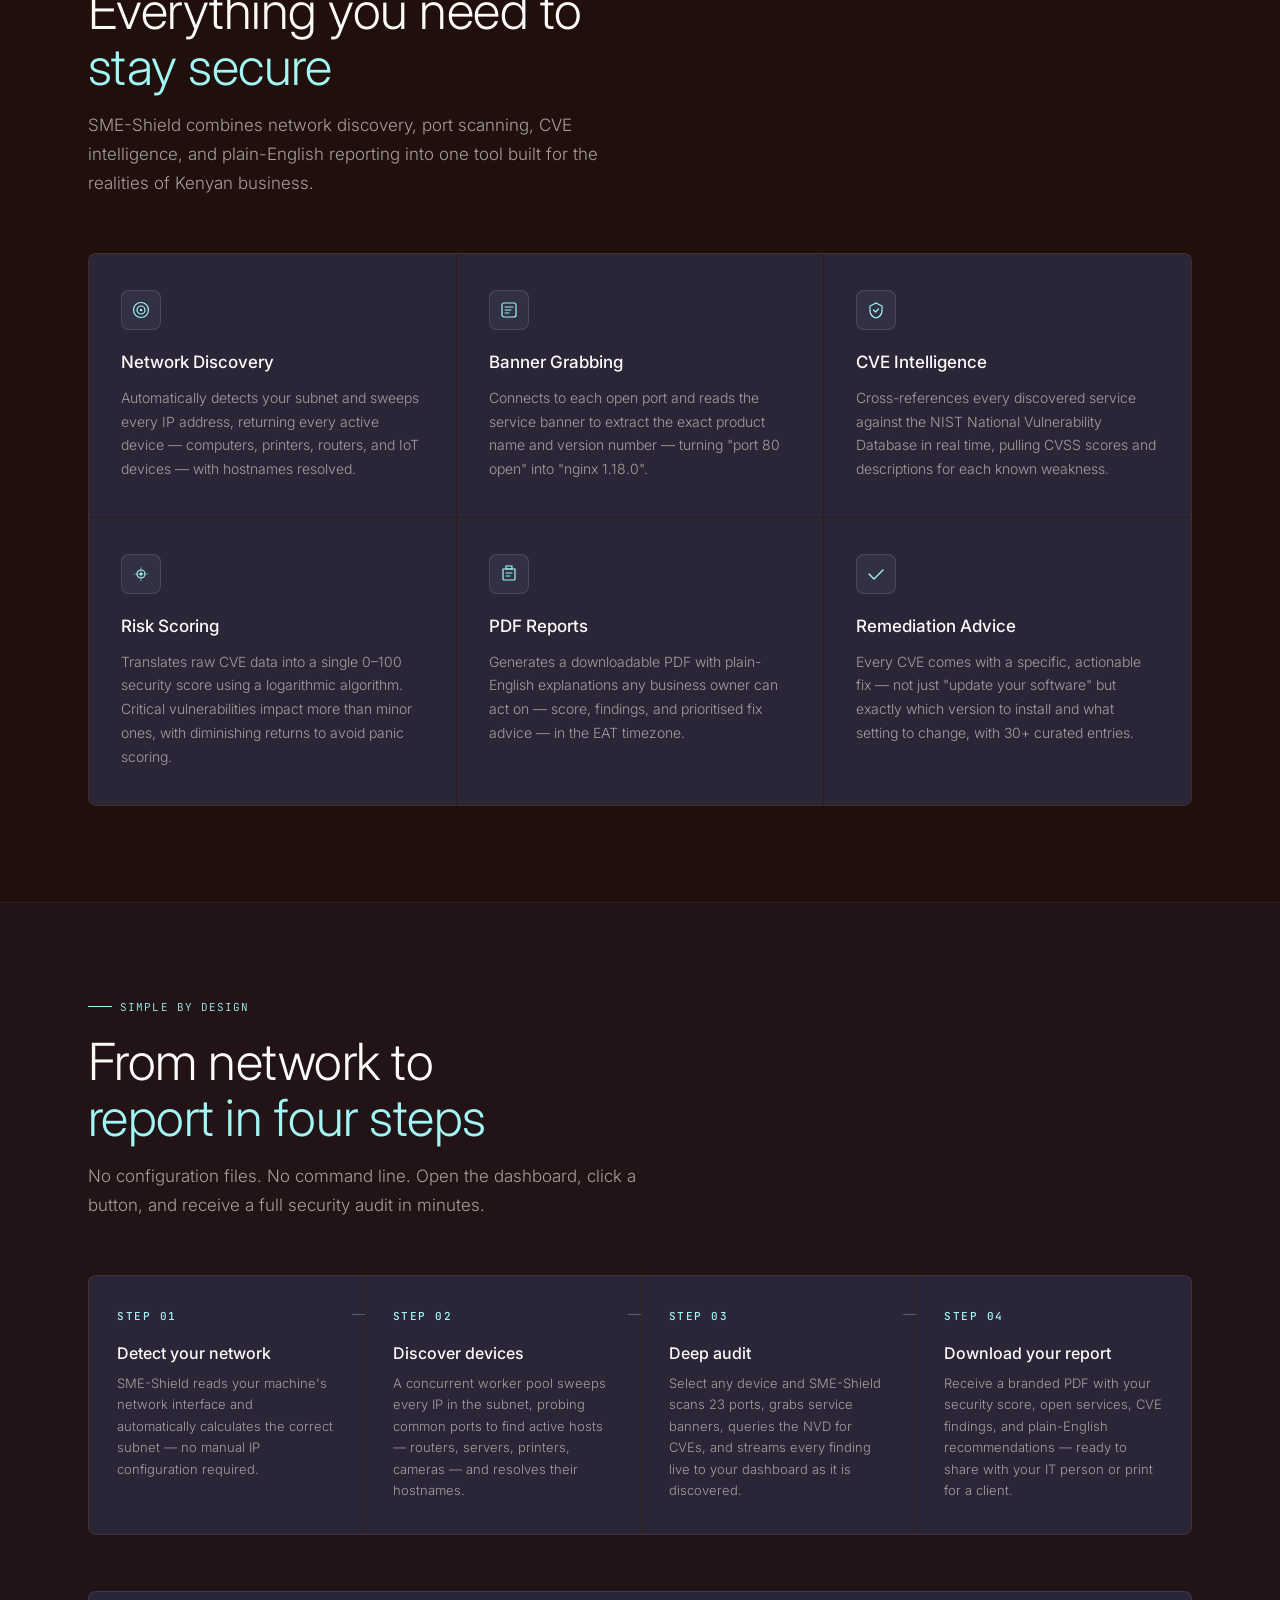
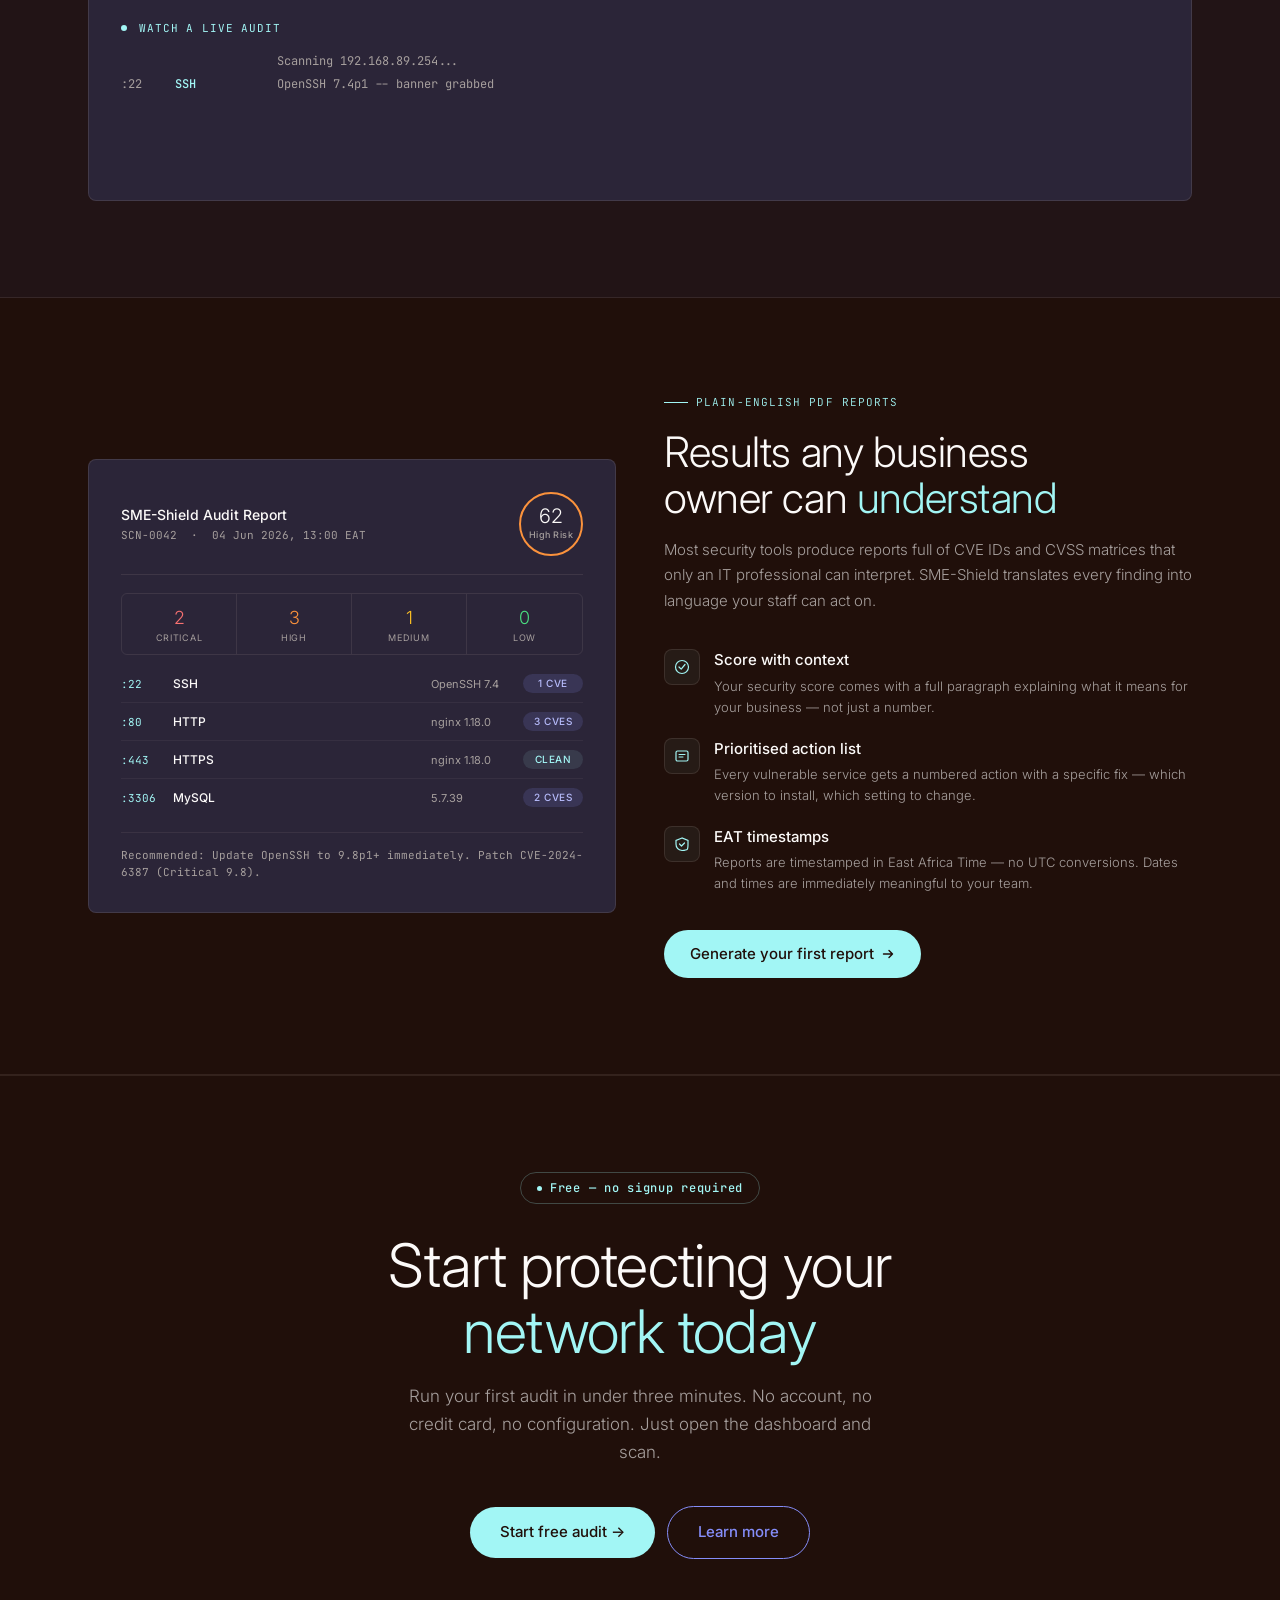
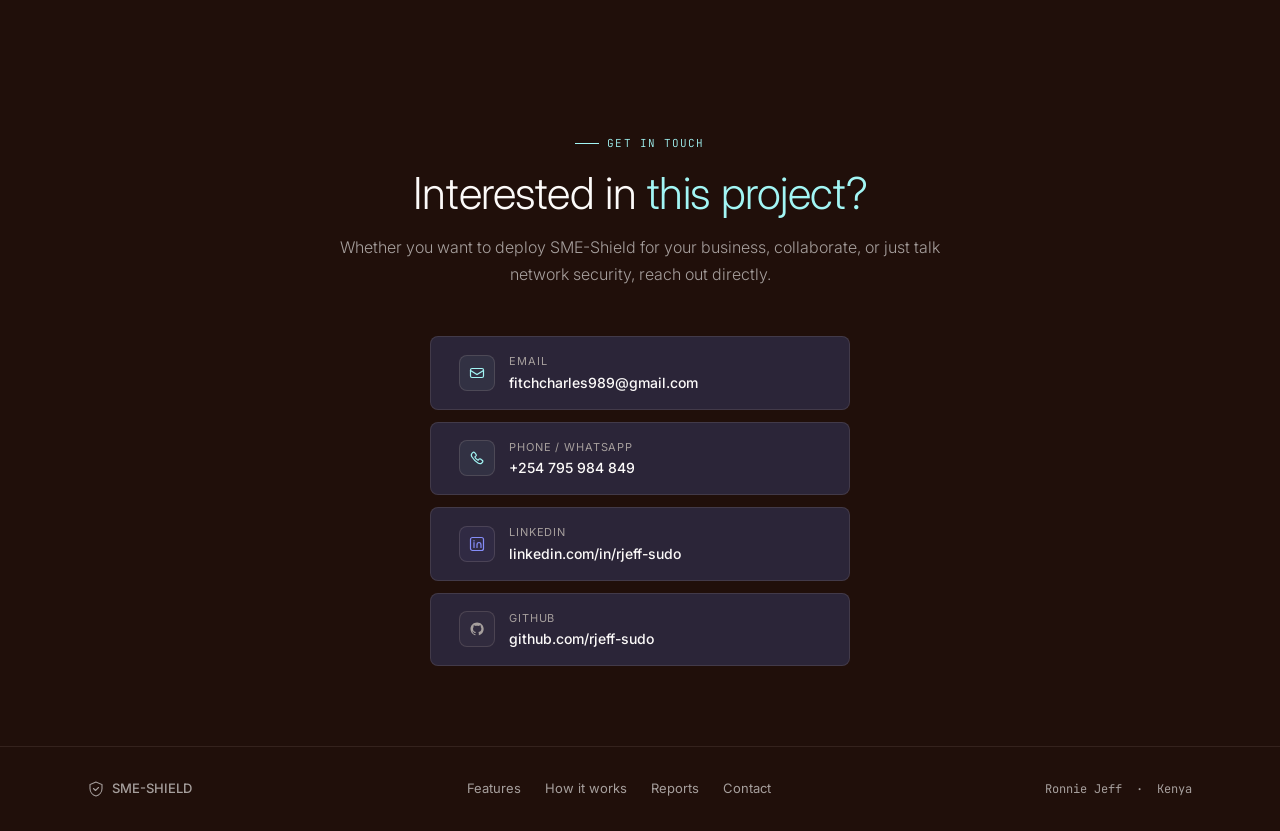
==== commit aade801b: "style: update text in contact section" ====
--- a/landing-site/index.html
+++ b/landing-site/index.html
@@ -817,7 +817,7 @@
       </h2>
       <p style="font-size:16px;font-weight:300;color:var(--stone);line-height:1.7;margin-bottom:48px" class="reveal">
         Whether you want to deploy SME-Shield for your business, collaborate,
-        or just talk network security — reach out directly.
+        or just talk network security, reach out directly.
       </p>
 
       <div style="display:flex;flex-direction:column;gap:12px;align-items:center" class="reveal">
